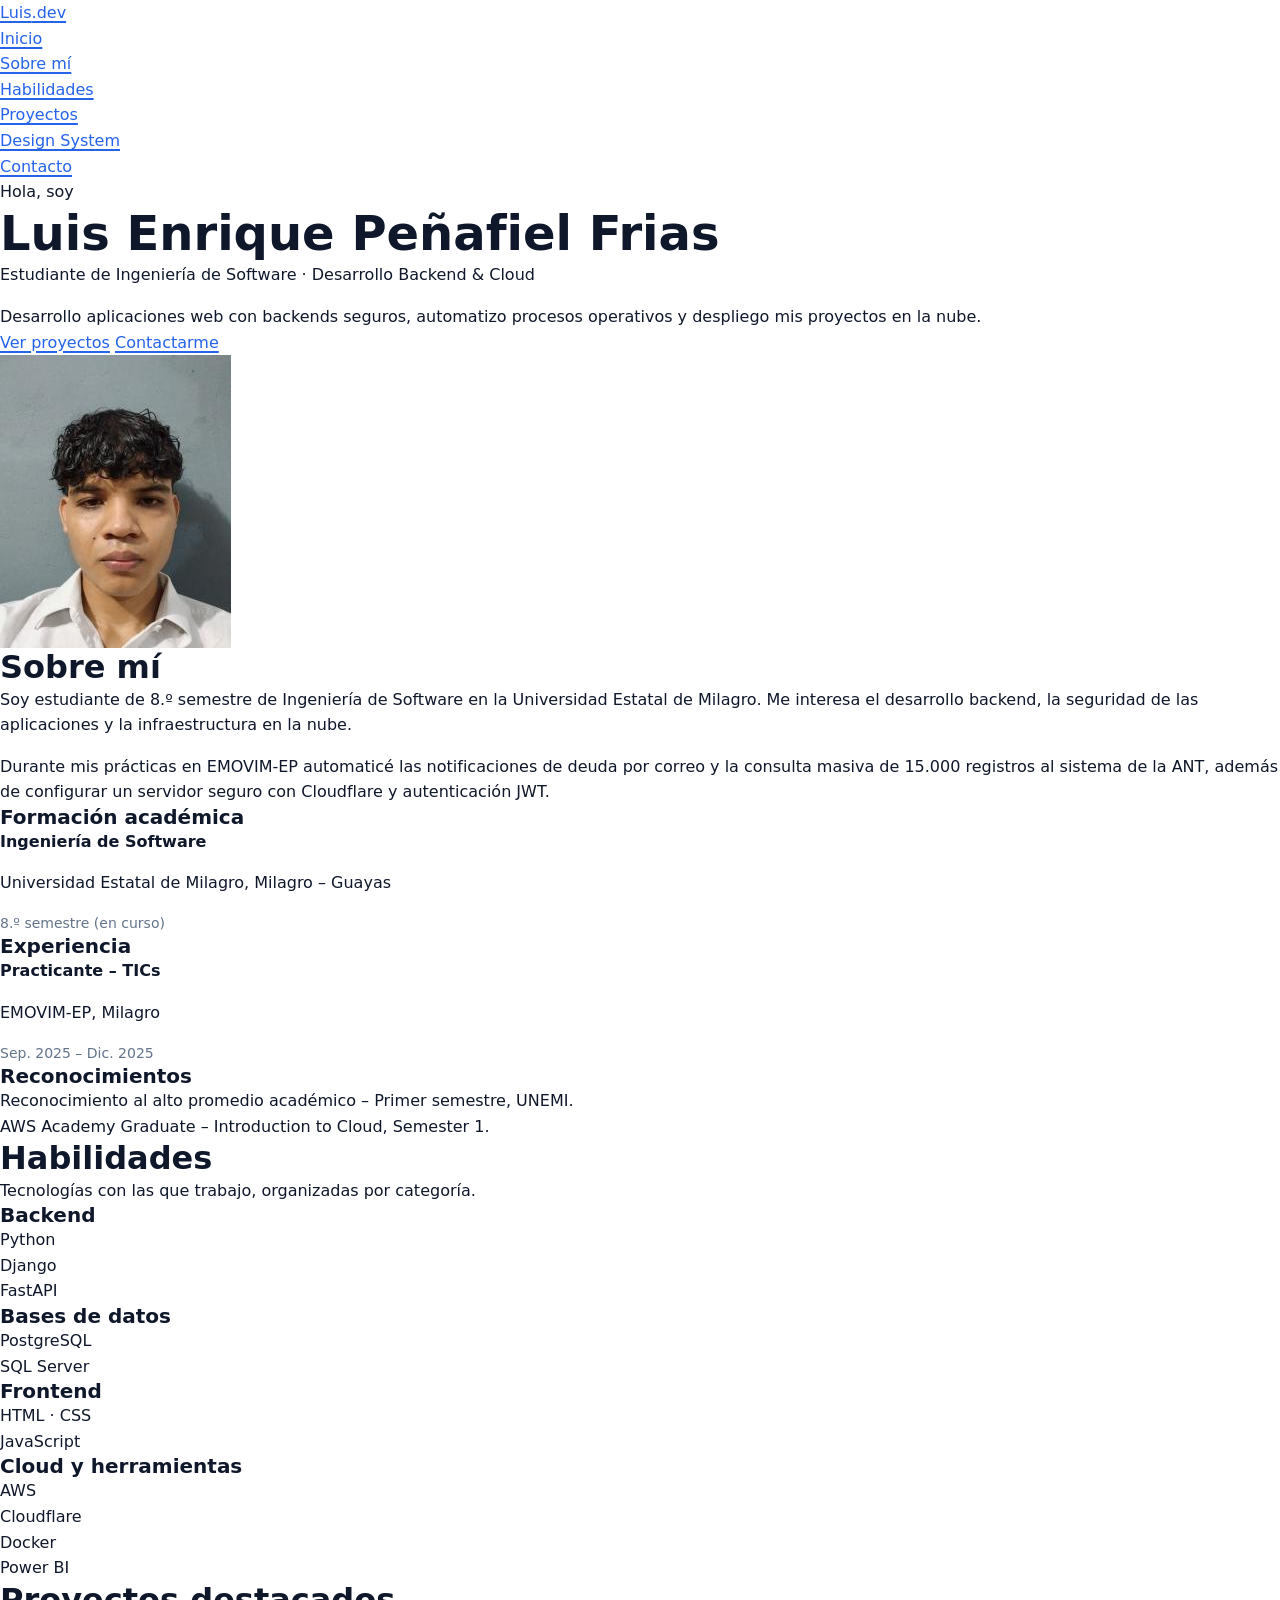
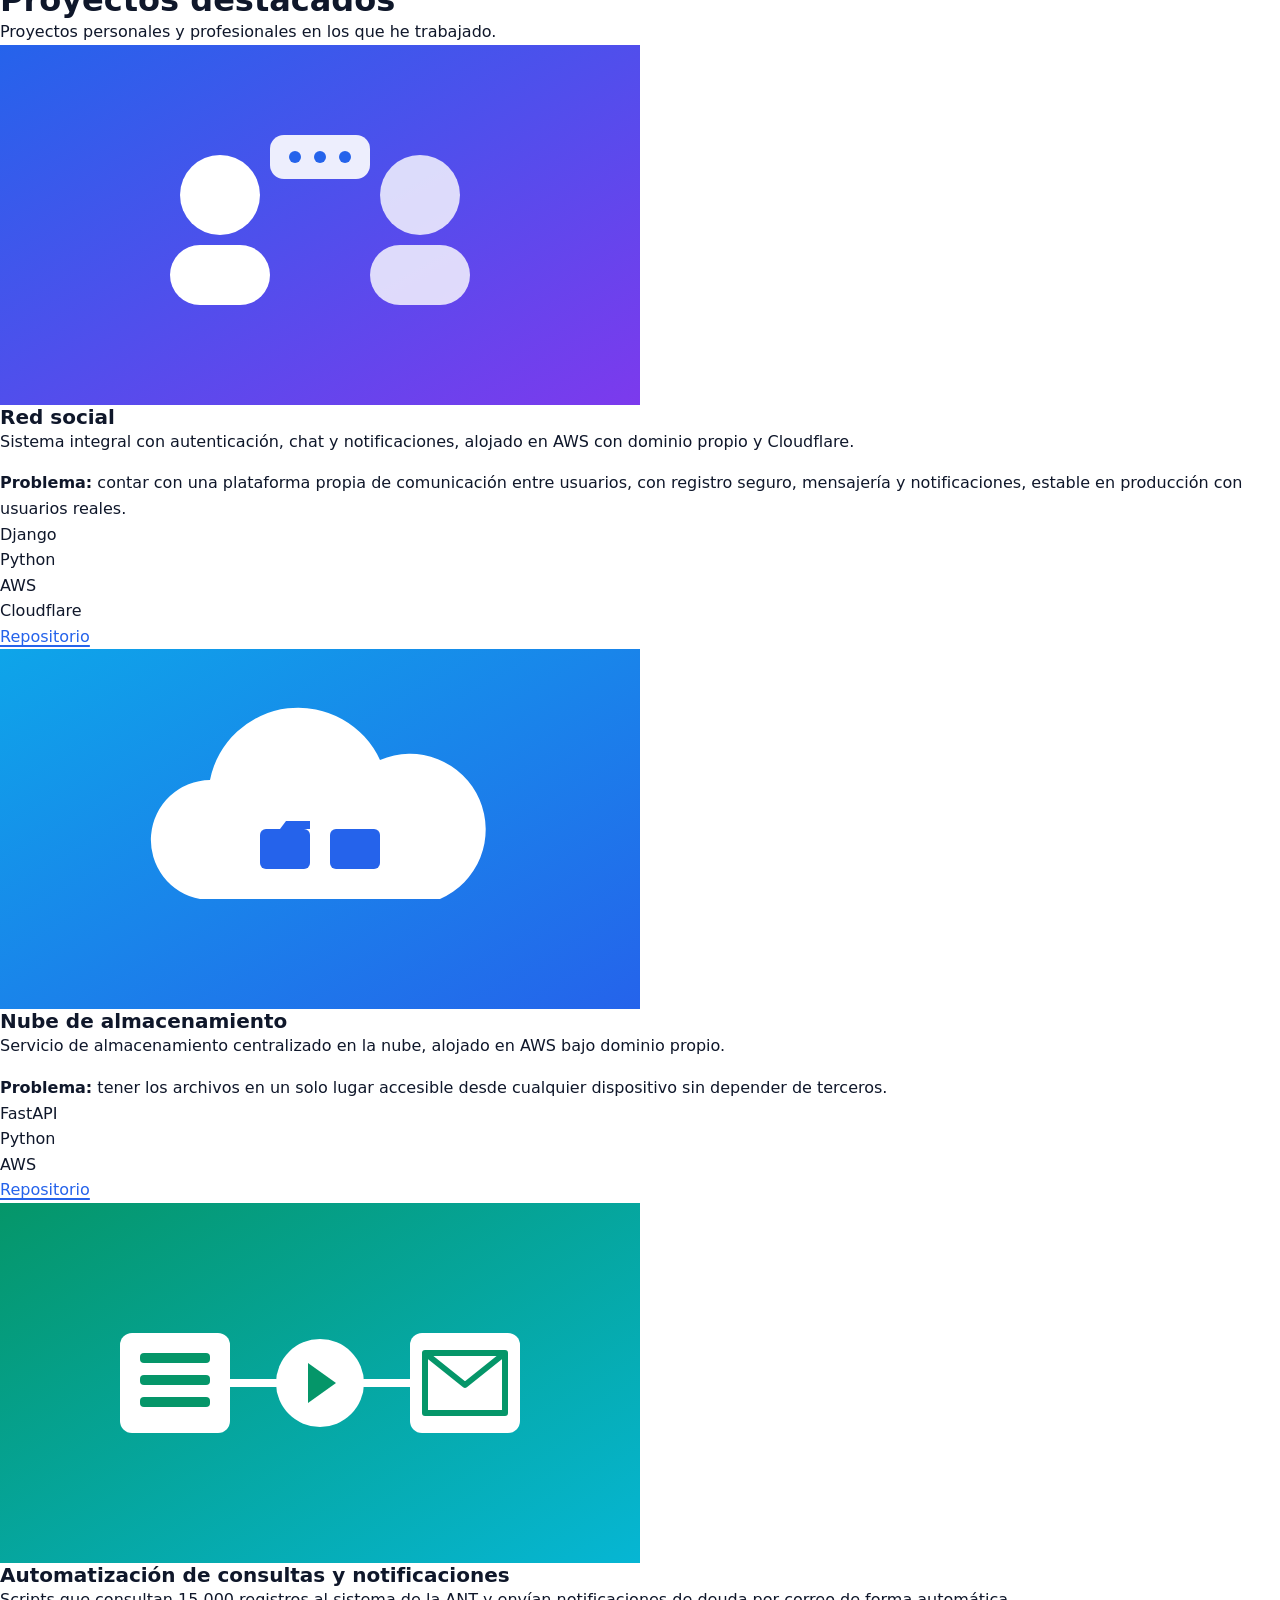
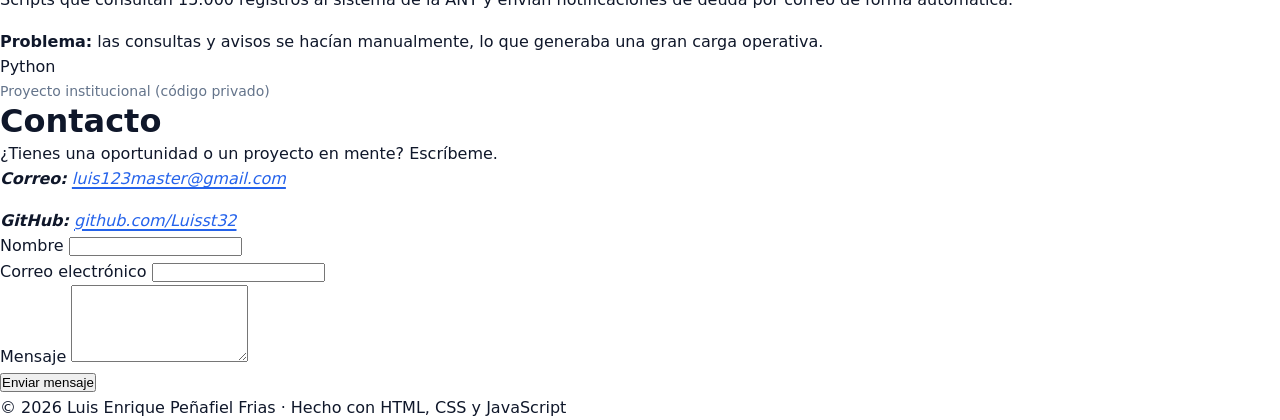
==== index.html @ d2374530 "Parte 1: boceto, estructura HTML semántica y design tokens - Boceto (wireframe) de escritorio y móvi" ====
<!DOCTYPE html>
<html lang="es">
<head>
    <meta charset="UTF-8">
    <meta name="viewport" content="width=device-width, initial-scale=1.0">
    <meta name="description" content="Portafolio de Luis Enrique Peñafiel Frias, estudiante de Ingeniería de Software enfocado en desarrollo backend y cloud.">
    <title>Luis Peñafiel | Portafolio</title>
    <link rel="stylesheet" href="css/variables.css">
    <link rel="stylesheet" href="css/base.css">
</head>
<body>
    <a class="skip-link" href="#contenido">Saltar al contenido</a>

    <header class="site-header">
        <nav class="navbar" aria-label="Navegación principal">
            <a class="navbar__brand" href="index.html">Luis<span>.dev</span></a>
            <ul class="navbar__menu" id="menu-principal">
                <li><a class="navbar__link" href="#inicio">Inicio</a></li>
                <li><a class="navbar__link" href="#sobre-mi">Sobre mí</a></li>
                <li><a class="navbar__link" href="#habilidades">Habilidades</a></li>
                <li><a class="navbar__link" href="#proyectos">Proyectos</a></li>
                <li><a class="navbar__link" href="design-system.html">Design System</a></li>
                <li><a class="navbar__link" href="#contacto">Contacto</a></li>
            </ul>
        </nav>
    </header>

    <main id="contenido">
        <section class="hero" id="inicio" aria-labelledby="hero-titulo">
            <div class="hero__text">
                <p class="hero__greeting">Hola, soy</p>
                <h1 id="hero-titulo">Luis Enrique Peñafiel Frias</h1>
                <p class="hero__role">Estudiante de Ingeniería de Software · Desarrollo Backend &amp; Cloud</p>
                <p class="hero__summary">
                    Desarrollo aplicaciones web con backends seguros, automatizo procesos
                    operativos y despliego mis proyectos en la nube.
                </p>
                <div class="hero__actions">
                    <a class="btn btn--primary" href="#proyectos">Ver proyectos</a>
                    <a class="btn btn--secondary" href="#contacto">Contactarme</a>
                </div>
            </div>
            <figure class="hero__photo">
                <img src="assets/img/perfil.jpg" alt="Fotografía de Luis Enrique Peñafiel Frias" width="231" height="293">
            </figure>
        </section>

        <section class="section" id="sobre-mi" aria-labelledby="sobre-mi-titulo">
            <h2 class="section__title" id="sobre-mi-titulo">Sobre mí</h2>
            <div class="about">
                <div class="about__text">
                    <p>
                        Soy estudiante de 8.º semestre de Ingeniería de Software en la Universidad Estatal
                        de Milagro. Me interesa el desarrollo backend, la seguridad de las aplicaciones y
                        la infraestructura en la nube.
                    </p>
                    <p>
                        Durante mis prácticas en EMOVIM-EP automaticé las notificaciones de deuda por correo y la
                        consulta masiva de 15.000 registros al sistema de la ANT, además de configurar un
                        servidor seguro con Cloudflare y autenticación JWT.
                    </p>
                </div>

                <aside class="about__aside" aria-label="Datos académicos y profesionales">
                    <article class="info-block">
                        <h3>Formación académica</h3>
                        <p><strong>Ingeniería de Software</strong></p>
                        <p>Universidad Estatal de Milagro, Milagro – Guayas</p>
                        <p class="text-muted">8.º semestre (en curso)</p>
                    </article>

                    <article class="info-block">
                        <h3>Experiencia</h3>
                        <p><strong>Practicante – TICs</strong></p>
                        <p>EMOVIM-EP, Milagro</p>
                        <p class="text-muted"><time datetime="2025-09">Sep. 2025</time> – <time datetime="2025-12">Dic. 2025</time></p>
                    </article>

                    <article class="info-block">
                        <h3>Reconocimientos</h3>
                        <ul class="info-block__list">
                            <li>Reconocimiento al alto promedio académico – Primer semestre, UNEMI.</li>
                            <li>AWS Academy Graduate – Introduction to Cloud, Semester 1.</li>
                        </ul>
                    </article>
                </aside>
            </div>
        </section>

        <section class="section" id="habilidades" aria-labelledby="habilidades-titulo">
            <h2 class="section__title" id="habilidades-titulo">Habilidades</h2>
            <p class="section__intro">Tecnologías con las que trabajo, organizadas por categoría.</p>

            <div class="skills">
                <article class="skill-group">
                    <h3 class="skill-group__title">Backend</h3>
                    <ul class="skill-list">
                        <li class="skill">
                            <span class="skill__name">Python</span>
                        </li>
                        <li class="skill">
                            <span class="skill__name">Django</span>
                        </li>
                        <li class="skill">
                            <span class="skill__name">FastAPI</span>
                        </li>
                    </ul>
                </article>

                <article class="skill-group">
                    <h3 class="skill-group__title">Bases de datos</h3>
                    <ul class="skill-list">
                        <li class="skill">
                            <span class="skill__name">PostgreSQL</span>
                        </li>
                        <li class="skill">
                            <span class="skill__name">SQL Server</span>
                        </li>
                    </ul>
                </article>

                <article class="skill-group">
                    <h3 class="skill-group__title">Frontend</h3>
                    <ul class="skill-list">
                        <li class="skill">
                            <span class="skill__name">HTML · CSS</span>
                        </li>
                        <li class="skill">
                            <span class="skill__name">JavaScript</span>
                        </li>
                    </ul>
                </article>

                <article class="skill-group">
                    <h3 class="skill-group__title">Cloud y herramientas</h3>
                    <ul class="skill-list">
                        <li class="skill">
                            <span class="skill__name">AWS</span>
                        </li>
                        <li class="skill">
                            <span class="skill__name">Cloudflare</span>
                        </li>
                        <li class="skill">
                            <span class="skill__name">Docker</span>
                        </li>
                        <li class="skill">
                            <span class="skill__name">Power BI</span>
                        </li>
                    </ul>
                </article>
            </div>
        </section>

        <section class="section" id="proyectos" aria-labelledby="proyectos-titulo">
            <h2 class="section__title" id="proyectos-titulo">Proyectos destacados</h2>
            <p class="section__intro">Proyectos personales y profesionales en los que he trabajado.</p>

            <div class="projects">
                <article class="card" data-tech="django python aws cloudflare">
                    <figure class="card__media">
                        <img src="assets/img/proyecto-red-social.svg" alt="Ilustración de la red social: perfiles, chat y notificaciones" width="640" height="360" loading="lazy" decoding="async">
                        <figcaption class="visually-hidden">Red social desarrollada con Django</figcaption>
                    </figure>
                    <div class="card__body">
                        <h3 class="card__title">Red social</h3>
                        <p class="card__desc">Sistema integral con autenticación, chat y notificaciones, alojado en AWS con dominio propio y Cloudflare.</p>
                        <p class="card__problem"><strong>Problema:</strong> contar con una plataforma propia de comunicación entre usuarios, con registro seguro, mensajería y notificaciones, estable en producción con usuarios reales.</p>
                        <ul class="card__tags" aria-label="Tecnologías">
                            <li class="badge">Django</li>
                            <li class="badge">Python</li>
                            <li class="badge">AWS</li>
                            <li class="badge">Cloudflare</li>
                        </ul>
                    </div>
                    <footer class="card__footer">
                        <a class="btn btn--secondary btn--sm" href="https://github.com/Luisst32" target="_blank" rel="noopener noreferrer">Repositorio</a>
                    </footer>
                </article>

                <article class="card" data-tech="fastapi python aws">
                    <figure class="card__media">
                        <img src="assets/img/proyecto-nube.svg" alt="Ilustración de una nube con carpetas y archivos" width="640" height="360" loading="lazy" decoding="async">
                        <figcaption class="visually-hidden">Nube de almacenamiento desarrollada con FastAPI</figcaption>
                    </figure>
                    <div class="card__body">
                        <h3 class="card__title">Nube de almacenamiento</h3>
                        <p class="card__desc">Servicio de almacenamiento centralizado en la nube, alojado en AWS bajo dominio propio.</p>
                        <p class="card__problem"><strong>Problema:</strong> tener los archivos en un solo lugar accesible desde cualquier dispositivo sin depender de terceros.</p>
                        <ul class="card__tags" aria-label="Tecnologías">
                            <li class="badge">FastAPI</li>
                            <li class="badge">Python</li>
                            <li class="badge">AWS</li>
                        </ul>
                    </div>
                    <footer class="card__footer">
                        <a class="btn btn--secondary btn--sm" href="https://github.com/Luisst32" target="_blank" rel="noopener noreferrer">Repositorio</a>
                    </footer>
                </article>

                <article class="card" data-tech="python">
                    <figure class="card__media">
                        <img src="assets/img/proyecto-automatizacion.svg" alt="Ilustración de un flujo automatizado de correos y registros" width="640" height="360" loading="lazy" decoding="async">
                        <figcaption class="visually-hidden">Automatización de consultas y notificaciones</figcaption>
                    </figure>
                    <div class="card__body">
                        <h3 class="card__title">Automatización de consultas y notificaciones</h3>
                        <p class="card__desc">Scripts que consultan 15.000 registros al sistema de la ANT y envían notificaciones de deuda por correo de forma automática.</p>
                        <p class="card__problem"><strong>Problema:</strong> las consultas y avisos se hacían manualmente, lo que generaba una gran carga operativa.</p>
                        <ul class="card__tags" aria-label="Tecnologías">
                            <li class="badge">Python</li>
                        </ul>
                    </div>
                    <footer class="card__footer">
                        <p class="text-muted">Proyecto institucional (código privado)</p>
                    </footer>
                </article>
            </div>
        </section>

        <section class="section" id="contacto" aria-labelledby="contacto-titulo">
            <h2 class="section__title" id="contacto-titulo">Contacto</h2>
            <p class="section__intro">¿Tienes una oportunidad o un proyecto en mente? Escríbeme.</p>

            <div class="contact">
                <address class="contact__info">
                    <p><strong>Correo:</strong> <a href="mailto:luis123master@gmail.com">luis123master@gmail.com</a></p>
                    <p><strong>GitHub:</strong> <a href="https://github.com/Luisst32" target="_blank" rel="noopener noreferrer">github.com/Luisst32</a></p>
                </address>

                <form class="form" id="form-contacto" action="mailto:luis123master@gmail.com" method="post" novalidate>
                    <div class="form__field">
                        <label class="form__label" for="nombre">Nombre</label>
                        <input class="input" type="text" id="nombre" name="nombre" autocomplete="name" required minlength="3">
                    </div>
                    <div class="form__field">
                        <label class="form__label" for="email">Correo electrónico</label>
                        <input class="input" type="email" id="email" name="email" autocomplete="email" required>
                    </div>
                    <div class="form__field">
                        <label class="form__label" for="mensaje">Mensaje</label>
                        <textarea class="input textarea" id="mensaje" name="mensaje" rows="5" required minlength="10"></textarea>
                    </div>
                    <button class="btn btn--primary" type="submit">Enviar mensaje</button>
                </form>
            </div>
        </section>
    </main>

    <footer class="site-footer">
        <p>&copy; 2026 Luis Enrique Peñafiel Frias · Hecho con HTML, CSS y JavaScript</p>
    </footer>
</body>
</html>
---- css/variables.css ----
:root {
    --color-primary: #2563eb;
    --color-primary-hover: #1d4ed8;
    --color-secondary: #7c3aed;
    --color-accent: #06b6d4;
    --color-background: #ffffff;
    --color-surface: #f8fafc;
    --color-border: #e2e8f0;
    --color-text: #0f172a;
    --color-text-muted: #64748b;
    --color-on-primary: #ffffff;
    --color-success: #16a34a;
    --color-error: #dc2626;

    --font-primary: "Segoe UI", system-ui, -apple-system, Roboto, Arial, sans-serif;
    --font-mono: "Cascadia Code", Consolas, "Courier New", monospace;
    --font-size-xs: 0.75rem;
    --font-size-sm: 0.875rem;
    --font-size-base: 1rem;
    --font-size-lg: 1.25rem;
    --font-size-xl: 1.5rem;
    --font-size-2xl: 2rem;
    --font-size-3xl: clamp(2rem, 5vw, 3rem);
    --font-weight-normal: 400;
    --font-weight-semibold: 600;
    --font-weight-bold: 700;
    --line-height-tight: 1.2;
    --line-height-base: 1.6;

    --space-xs: 0.25rem;
    --space-sm: 0.5rem;
    --space-md: 1rem;
    --space-lg: 2rem;
    --space-xl: 3rem;
    --space-2xl: 5rem;

    --border-width: 1px;
    --radius-sm: 0.5rem;
    --radius-md: 1rem;
    --radius-full: 999px;

    --shadow-sm: 0 1px 3px rgb(0 0 0 / 0.08);
    --shadow-card: 0 4px 12px rgb(0 0 0 / 0.1);
    --shadow-lg: 0 12px 32px rgb(0 0 0 / 0.15);

    --container-max: 72rem;
    --header-height: 4rem;
    --avatar-size: 16rem;

    --transition-fast: 150ms ease;
    --transition-base: 250ms ease;
}
---- css/base.css ----
*,
*::before,
*::after {
    box-sizing: border-box;
    margin: 0;
    padding: 0;
}

html {
    scroll-behavior: smooth;
    scroll-padding-top: var(--header-height);
}

body {
    font-family: var(--font-primary);
    font-size: var(--font-size-base);
    line-height: var(--line-height-base);
    color: var(--color-text);
    background-color: var(--color-background);
    overflow-x: hidden;
}

img {
    display: block;
    max-width: 100%;
    height: auto;
}

ul {
    list-style: none;
}

h1,
h2,
h3 {
    line-height: var(--line-height-tight);
    font-weight: var(--font-weight-bold);
}

h1 {
    font-size: var(--font-size-3xl);
}

h2 {
    font-size: var(--font-size-2xl);
}

h3 {
    font-size: var(--font-size-lg);
}

p + p {
    margin-top: var(--space-md);
}

a {
    color: var(--color-primary);
    text-decoration-thickness: 2px;
    text-underline-offset: 3px;
    transition: color var(--transition-fast);
}

a:hover {
    color: var(--color-secondary);
}

:focus-visible {
    outline: 3px solid var(--color-accent);
    outline-offset: 2px;
}

code {
    font-family: var(--font-mono);
    font-size: var(--font-size-sm);
}

.text-muted {
    color: var(--color-text-muted);
    font-size: var(--font-size-sm);
}

.visually-hidden {
    position: absolute;
    width: 1px;
    height: 1px;
    overflow: hidden;
    clip: rect(0 0 0 0);
    white-space: nowrap;
}

.skip-link {
    position: absolute;
    top: calc(-1 * var(--space-2xl));
    left: var(--space-md);
    padding: var(--space-sm) var(--space-md);
    background: var(--color-primary);
    color: var(--color-on-primary);
    border-radius: var(--radius-sm);
    z-index: 100;
}

.skip-link:focus {
    top: var(--space-sm);
}
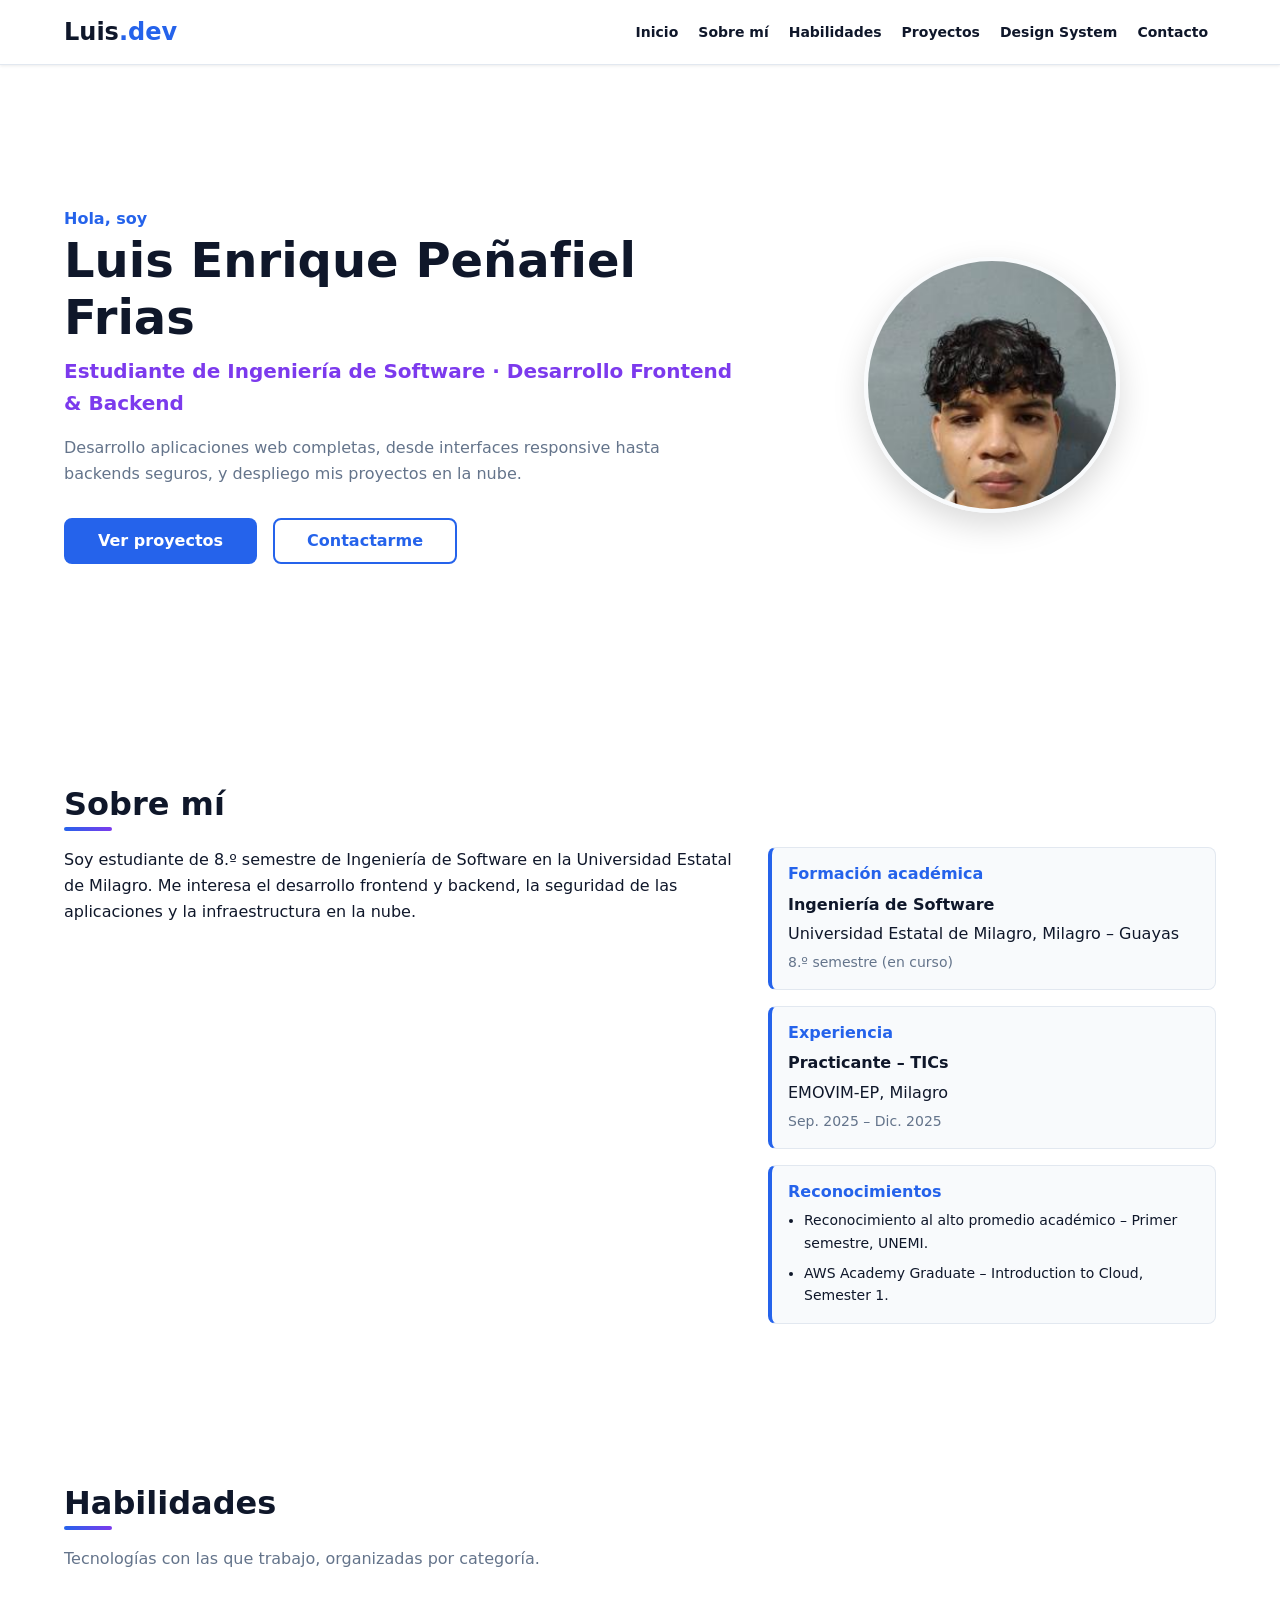
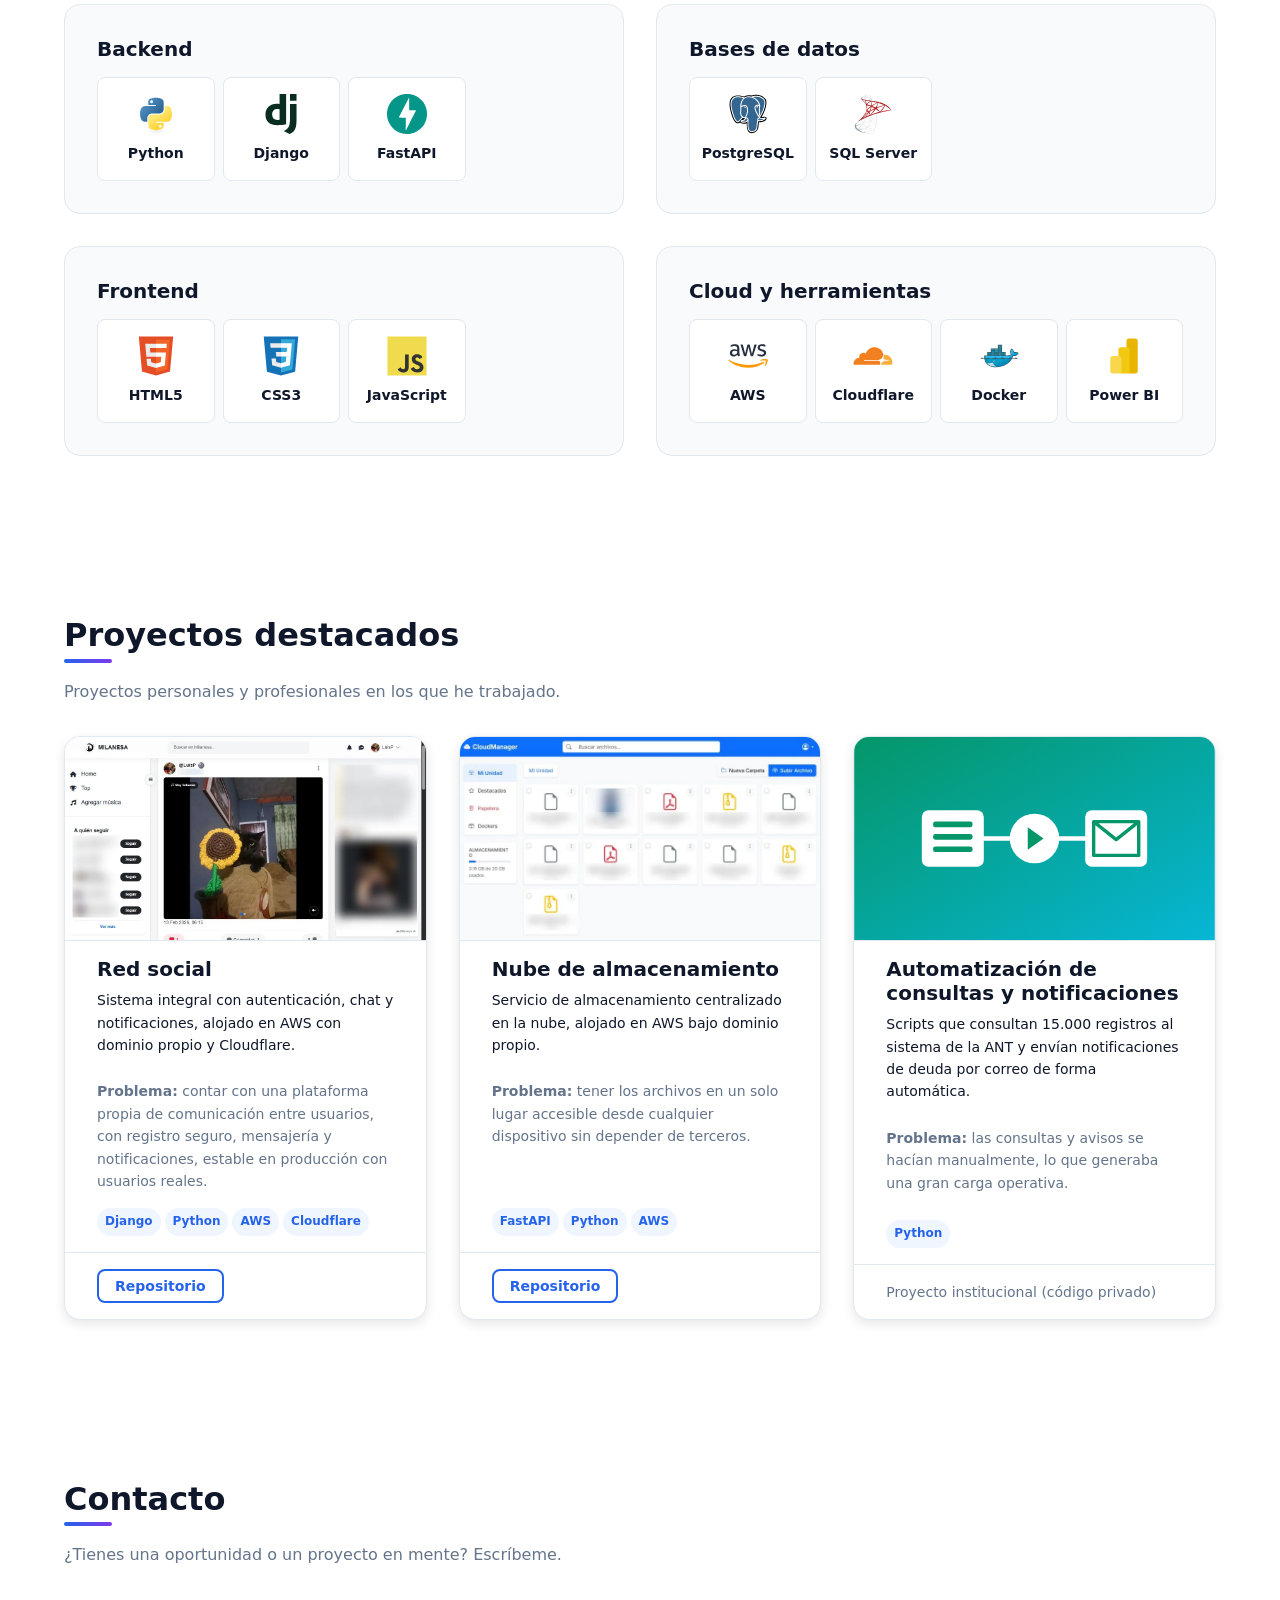
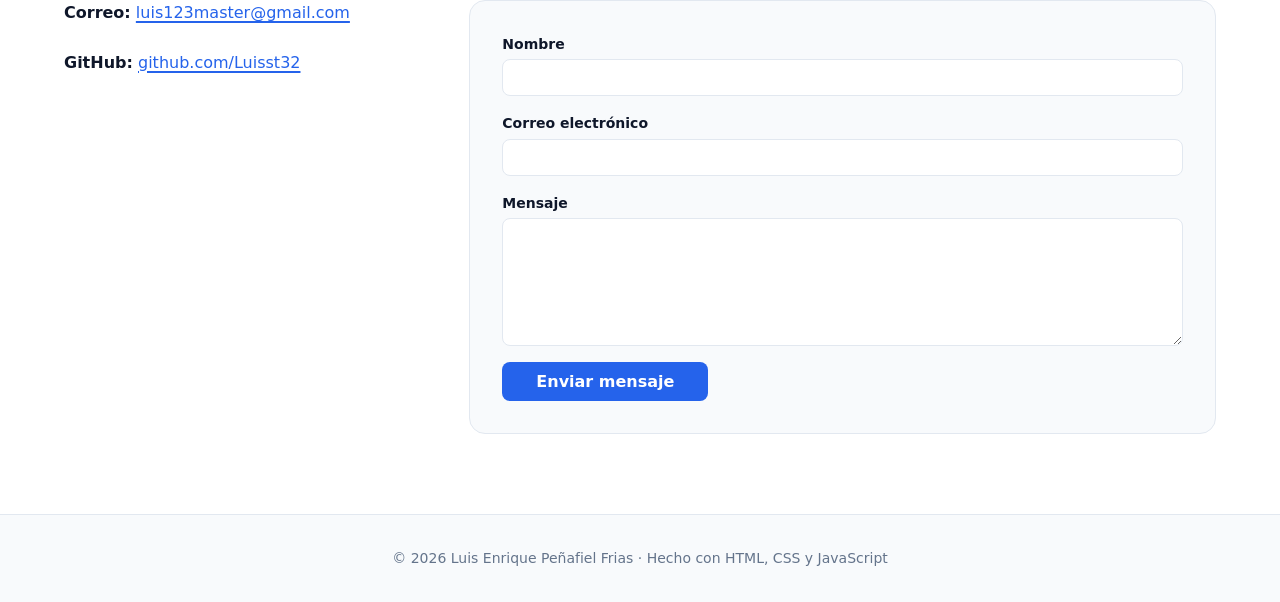
==== commit ae5beeec: "Parte 2: componentes CSS, diseño responsive y Design System - Estilos de navbar, botones, badge, ski" ====
--- a/index.html
+++ b/index.html
@@ -3,10 +3,12 @@
 <head>
     <meta charset="UTF-8">
     <meta name="viewport" content="width=device-width, initial-scale=1.0">
-    <meta name="description" content="Portafolio de Luis Enrique Peñafiel Frias, estudiante de Ingeniería de Software enfocado en desarrollo backend y cloud.">
+    <meta name="description" content="Portafolio de Luis Enrique Peñafiel Frias, estudiante de Ingeniería de Software enfocado en desarrollo web frontend, backend y cloud.">
     <title>Luis Peñafiel | Portafolio</title>
     <link rel="stylesheet" href="css/variables.css">
     <link rel="stylesheet" href="css/base.css">
+    <link rel="stylesheet" href="css/layout.css">
+    <link rel="stylesheet" href="css/components.css">
 </head>
 <body>
     <a class="skip-link" href="#contenido">Saltar al contenido</a>
@@ -30,10 +32,10 @@
             <div class="hero__text">
                 <p class="hero__greeting">Hola, soy</p>
                 <h1 id="hero-titulo">Luis Enrique Peñafiel Frias</h1>
-                <p class="hero__role">Estudiante de Ingeniería de Software · Desarrollo Backend &amp; Cloud</p>
+                <p class="hero__role">Estudiante de Ingeniería de Software · Desarrollo Frontend &amp; Backend</p>
                 <p class="hero__summary">
-                    Desarrollo aplicaciones web con backends seguros, automatizo procesos
-                    operativos y despliego mis proyectos en la nube.
+                    Desarrollo aplicaciones web completas, desde interfaces responsive hasta
+                    backends seguros, y despliego mis proyectos en la nube.
                 </p>
                 <div class="hero__actions">
                     <a class="btn btn--primary" href="#proyectos">Ver proyectos</a>
@@ -51,33 +53,28 @@
                 <div class="about__text">
                     <p>
                         Soy estudiante de 8.º semestre de Ingeniería de Software en la Universidad Estatal
-                        de Milagro. Me interesa el desarrollo backend, la seguridad de las aplicaciones y
-                        la infraestructura en la nube.
-                    </p>
-                    <p>
-                        Durante mis prácticas en EMOVIM-EP automaticé las notificaciones de deuda por correo y la
-                        consulta masiva de 15.000 registros al sistema de la ANT, además de configurar un
-                        servidor seguro con Cloudflare y autenticación JWT.
+                        de Milagro. Me interesa el desarrollo frontend y backend, la seguridad de las
+                        aplicaciones y la infraestructura en la nube.
                     </p>
                 </div>
 
                 <aside class="about__aside" aria-label="Datos académicos y profesionales">
                     <article class="info-block">
-                        <h3>Formación académica</h3>
+                        <h3 class="info-block__title">Formación académica</h3>
                         <p><strong>Ingeniería de Software</strong></p>
                         <p>Universidad Estatal de Milagro, Milagro – Guayas</p>
                         <p class="text-muted">8.º semestre (en curso)</p>
                     </article>
 
                     <article class="info-block">
-                        <h3>Experiencia</h3>
+                        <h3 class="info-block__title">Experiencia</h3>
                         <p><strong>Practicante – TICs</strong></p>
                         <p>EMOVIM-EP, Milagro</p>
                         <p class="text-muted"><time datetime="2025-09">Sep. 2025</time> – <time datetime="2025-12">Dic. 2025</time></p>
                     </article>
 
                     <article class="info-block">
-                        <h3>Reconocimientos</h3>
+                        <h3 class="info-block__title">Reconocimientos</h3>
                         <ul class="info-block__list">
                             <li>Reconocimiento al alto promedio académico – Primer semestre, UNEMI.</li>
                             <li>AWS Academy Graduate – Introduction to Cloud, Semester 1.</li>
@@ -96,12 +93,15 @@
                     <h3 class="skill-group__title">Backend</h3>
                     <ul class="skill-list">
                         <li class="skill">
+                            <img class="skill__icon" src="assets/icons/python.svg" alt="" width="40" height="40">
                             <span class="skill__name">Python</span>
                         </li>
                         <li class="skill">
+                            <img class="skill__icon" src="assets/icons/django.svg" alt="" width="40" height="40">
                             <span class="skill__name">Django</span>
                         </li>
                         <li class="skill">
+                            <img class="skill__icon" src="assets/icons/fastapi.svg" alt="" width="40" height="40">
                             <span class="skill__name">FastAPI</span>
                         </li>
                     </ul>
@@ -111,9 +111,11 @@
                     <h3 class="skill-group__title">Bases de datos</h3>
                     <ul class="skill-list">
                         <li class="skill">
+                            <img class="skill__icon" src="assets/icons/postgresql.svg" alt="" width="40" height="40">
                             <span class="skill__name">PostgreSQL</span>
                         </li>
                         <li class="skill">
+                            <img class="skill__icon" src="assets/icons/sqlserver.svg" alt="" width="40" height="40">
                             <span class="skill__name">SQL Server</span>
                         </li>
                     </ul>
@@ -123,9 +125,15 @@
                     <h3 class="skill-group__title">Frontend</h3>
                     <ul class="skill-list">
                         <li class="skill">
-                            <span class="skill__name">HTML · CSS</span>
-                        </li>
-                        <li class="skill">
+                            <img class="skill__icon" src="assets/icons/html5.svg" alt="" width="40" height="40">
+                            <span class="skill__name">HTML5</span>
+                        </li>
+                        <li class="skill">
+                            <img class="skill__icon" src="assets/icons/css3.svg" alt="" width="40" height="40">
+                            <span class="skill__name">CSS3</span>
+                        </li>
+                        <li class="skill">
+                            <img class="skill__icon" src="assets/icons/javascript.svg" alt="" width="40" height="40">
                             <span class="skill__name">JavaScript</span>
                         </li>
                     </ul>
@@ -135,15 +143,19 @@
                     <h3 class="skill-group__title">Cloud y herramientas</h3>
                     <ul class="skill-list">
                         <li class="skill">
+                            <img class="skill__icon" src="assets/icons/aws.svg" alt="" width="40" height="40">
                             <span class="skill__name">AWS</span>
                         </li>
                         <li class="skill">
+                            <img class="skill__icon" src="assets/icons/cloudflare.svg" alt="" width="40" height="40">
                             <span class="skill__name">Cloudflare</span>
                         </li>
                         <li class="skill">
+                            <img class="skill__icon" src="assets/icons/docker.svg" alt="" width="40" height="40">
                             <span class="skill__name">Docker</span>
                         </li>
                         <li class="skill">
+                            <img class="skill__icon" src="assets/icons/powerbi.svg" alt="" width="40" height="40">
                             <span class="skill__name">Power BI</span>
                         </li>
                     </ul>
@@ -158,7 +170,7 @@
             <div class="projects">
                 <article class="card" data-tech="django python aws cloudflare">
                     <figure class="card__media">
-                        <img src="assets/img/proyecto-red-social.svg" alt="Ilustración de la red social: perfiles, chat y notificaciones" width="640" height="360" loading="lazy" decoding="async">
+                        <img src="assets/img/captura-red-social.webp" alt="Captura de la red social Milanesa: feed con una publicación, menú lateral y sugerencias de usuarios a seguir" width="1144" height="644" loading="lazy" decoding="async">
                         <figcaption class="visually-hidden">Red social desarrollada con Django</figcaption>
                     </figure>
                     <div class="card__body">
@@ -173,13 +185,13 @@
                         </ul>
                     </div>
                     <footer class="card__footer">
-                        <a class="btn btn--secondary btn--sm" href="https://github.com/Luisst32" target="_blank" rel="noopener noreferrer">Repositorio</a>
+                        <a class="btn btn--secondary btn--sm" href="https://github.com/Luisst32/web-django" target="_blank" rel="noopener noreferrer">Repositorio</a>
                     </footer>
                 </article>
 
                 <article class="card" data-tech="fastapi python aws">
                     <figure class="card__media">
-                        <img src="assets/img/proyecto-nube.svg" alt="Ilustración de una nube con carpetas y archivos" width="640" height="360" loading="lazy" decoding="async">
+                        <img src="assets/img/captura-nube.webp" alt="Captura de CloudManager: vista Mi Unidad con archivos, barra de almacenamiento y botones para subir archivos y crear carpetas" width="800" height="450" loading="lazy" decoding="async">
                         <figcaption class="visually-hidden">Nube de almacenamiento desarrollada con FastAPI</figcaption>
                     </figure>
                     <div class="card__body">
@@ -193,7 +205,7 @@
                         </ul>
                     </div>
                     <footer class="card__footer">
-                        <a class="btn btn--secondary btn--sm" href="https://github.com/Luisst32" target="_blank" rel="noopener noreferrer">Repositorio</a>
+                        <a class="btn btn--secondary btn--sm" href="https://github.com/Luisst32/upload_documents" target="_blank" rel="noopener noreferrer">Repositorio</a>
                     </footer>
                 </article>
 
--- a/css/variables.css
+++ b/css/variables.css
@@ -3,6 +3,7 @@
     --color-primary-hover: #1d4ed8;
     --color-secondary: #7c3aed;
     --color-accent: #06b6d4;
+    --color-primary-soft: #eff6ff;
     --color-background: #ffffff;
     --color-surface: #f8fafc;
     --color-border: #e2e8f0;
@@ -46,6 +47,8 @@
     --container-max: 72rem;
     --header-height: 4rem;
     --avatar-size: 16rem;
+    --icon-size: 2.5rem;
+    --card-media-ratio: 16 / 9;
 
     --transition-fast: 150ms ease;
     --transition-base: 250ms ease;
--- a/css/layout.css
+++ b/css/layout.css
@@ -0,0 +1,171 @@
+.site-header {
+    position: sticky;
+    top: 0;
+    z-index: 50;
+    background-color: var(--color-background);
+    border-bottom: var(--border-width) solid var(--color-border);
+    box-shadow: var(--shadow-sm);
+}
+
+.container,
+.navbar,
+.hero,
+.section,
+.site-footer p {
+    width: min(100% - 2 * var(--space-md), var(--container-max));
+    margin-inline: auto;
+}
+
+.section {
+    padding-block: var(--space-xl);
+}
+
+.hero {
+    display: grid;
+    gap: var(--space-lg);
+    align-items: center;
+    padding-block: var(--space-xl);
+    text-align: center;
+}
+
+.hero__greeting {
+    color: var(--color-primary);
+    font-weight: var(--font-weight-semibold);
+}
+
+.hero__role {
+    margin-top: var(--space-sm);
+    font-size: var(--font-size-lg);
+    color: var(--color-secondary);
+    font-weight: var(--font-weight-semibold);
+}
+
+.hero__summary {
+    margin-top: var(--space-md);
+    color: var(--color-text-muted);
+    max-width: 38rem;
+    margin-inline: auto;
+}
+
+.hero__actions {
+    display: flex;
+    flex-wrap: wrap;
+    justify-content: center;
+    gap: var(--space-md);
+    margin-top: var(--space-lg);
+}
+
+.hero__photo {
+    order: -1;
+    justify-self: center;
+}
+
+.hero__photo img {
+    width: calc(var(--avatar-size) * 0.75);
+    aspect-ratio: 1;
+    object-fit: cover;
+    object-position: top;
+    border-radius: var(--radius-full);
+    border: 4px solid var(--color-surface);
+    box-shadow: var(--shadow-lg);
+}
+
+.about {
+    display: grid;
+    gap: var(--space-lg);
+}
+
+.about__aside {
+    display: grid;
+    gap: var(--space-md);
+}
+
+.skills {
+    display: grid;
+    gap: var(--space-lg);
+}
+
+.projects {
+    display: grid;
+    gap: var(--space-lg);
+}
+
+.contact {
+    display: grid;
+    gap: var(--space-lg);
+    align-items: start;
+}
+
+.contact__info {
+    font-style: normal;
+    display: grid;
+    gap: var(--space-sm);
+    overflow-wrap: anywhere;
+}
+
+.site-footer {
+    padding-block: var(--space-lg);
+    background-color: var(--color-surface);
+    border-top: var(--border-width) solid var(--color-border);
+    color: var(--color-text-muted);
+    font-size: var(--font-size-sm);
+    text-align: center;
+}
+
+@media (min-width: 40rem) {
+    .skills {
+        grid-template-columns: repeat(2, 1fr);
+    }
+
+    .projects {
+        grid-template-columns: repeat(2, 1fr);
+    }
+
+    .about__aside {
+        grid-template-columns: repeat(2, 1fr);
+    }
+}
+
+@media (min-width: 64rem) {
+    .section {
+        padding-block: var(--space-2xl);
+    }
+
+    .hero {
+        grid-template-columns: 1.5fr 1fr;
+        min-height: min(calc(100vh - var(--header-height)), 40rem);
+        text-align: left;
+    }
+
+    .hero__summary {
+        margin-inline: 0;
+    }
+
+    .hero__actions {
+        justify-content: flex-start;
+    }
+
+    .hero__photo {
+        order: 0;
+    }
+
+    .hero__photo img {
+        width: var(--avatar-size);
+    }
+
+    .about {
+        grid-template-columns: 3fr 2fr;
+    }
+
+    .about__aside {
+        grid-template-columns: 1fr;
+    }
+
+    .projects {
+        grid-template-columns: repeat(3, 1fr);
+    }
+
+    .contact {
+        grid-template-columns: 1fr 2fr;
+    }
+}
--- a/css/components.css
+++ b/css/components.css
@@ -0,0 +1,308 @@
+.navbar {
+    display: flex;
+    flex-wrap: wrap;
+    align-items: center;
+    justify-content: space-between;
+    gap: var(--space-sm);
+    min-height: var(--header-height);
+    padding-block: var(--space-sm);
+}
+
+.navbar__brand {
+    font-size: var(--font-size-xl);
+    font-weight: var(--font-weight-bold);
+    color: var(--color-text);
+    text-decoration: none;
+}
+
+.navbar__brand span {
+    color: var(--color-primary);
+}
+
+.navbar__menu {
+    display: flex;
+    flex-wrap: wrap;
+    gap: var(--space-xs);
+}
+
+.navbar__link {
+    display: block;
+    padding: var(--space-xs) var(--space-sm);
+    border-radius: var(--radius-sm);
+    color: var(--color-text);
+    font-size: var(--font-size-sm);
+    font-weight: var(--font-weight-semibold);
+    text-decoration: none;
+    transition: background-color var(--transition-fast), color var(--transition-fast);
+}
+
+.navbar__link:hover,
+.navbar__link[aria-current="page"] {
+    background-color: var(--color-primary-soft);
+    color: var(--color-primary);
+}
+
+.btn {
+    display: inline-flex;
+    align-items: center;
+    justify-content: center;
+    gap: var(--space-sm);
+    padding: var(--space-sm) var(--space-lg);
+    border: 2px solid transparent;
+    border-radius: var(--radius-sm);
+    font-family: inherit;
+    font-size: var(--font-size-base);
+    font-weight: var(--font-weight-semibold);
+    text-decoration: none;
+    cursor: pointer;
+    transition: background-color var(--transition-fast), color var(--transition-fast), transform var(--transition-fast);
+}
+
+.btn:hover {
+    transform: translateY(-2px);
+}
+
+.btn--primary {
+    background-color: var(--color-primary);
+    color: var(--color-on-primary);
+}
+
+.btn--primary:hover {
+    background-color: var(--color-primary-hover);
+    color: var(--color-on-primary);
+}
+
+.btn--secondary {
+    background-color: transparent;
+    border-color: var(--color-primary);
+    color: var(--color-primary);
+}
+
+.btn--secondary:hover {
+    background-color: var(--color-primary-soft);
+    color: var(--color-primary);
+}
+
+.btn--sm {
+    padding: var(--space-xs) var(--space-md);
+    font-size: var(--font-size-sm);
+}
+
+.badge {
+    display: inline-block;
+    padding: var(--space-xs) var(--space-sm);
+    border-radius: var(--radius-full);
+    background-color: var(--color-primary-soft);
+    color: var(--color-primary);
+    font-size: var(--font-size-xs);
+    font-weight: var(--font-weight-semibold);
+}
+
+.section__title {
+    position: relative;
+    padding-bottom: var(--space-sm);
+    margin-bottom: var(--space-md);
+}
+
+.section__title::after {
+    content: "";
+    position: absolute;
+    left: 0;
+    bottom: 0;
+    width: var(--space-xl);
+    height: var(--space-xs);
+    border-radius: var(--radius-full);
+    background: linear-gradient(90deg, var(--color-primary), var(--color-secondary));
+}
+
+.section__intro {
+    margin-bottom: var(--space-lg);
+    color: var(--color-text-muted);
+}
+
+.info-block {
+    padding: var(--space-md);
+    border: var(--border-width) solid var(--color-border);
+    border-left: var(--space-xs) solid var(--color-primary);
+    border-radius: var(--radius-sm);
+    background-color: var(--color-surface);
+}
+
+.info-block__title {
+    margin-bottom: var(--space-sm);
+    font-size: var(--font-size-base);
+    color: var(--color-primary);
+}
+
+.info-block p + p {
+    margin-top: var(--space-xs);
+}
+
+.info-block__list {
+    display: grid;
+    gap: var(--space-sm);
+    padding-left: var(--space-md);
+    list-style: disc;
+    font-size: var(--font-size-sm);
+}
+
+.skill-group {
+    padding: var(--space-lg);
+    border: var(--border-width) solid var(--color-border);
+    border-radius: var(--radius-md);
+    background-color: var(--color-surface);
+}
+
+.skill-group__title {
+    margin-bottom: var(--space-md);
+}
+
+.skill-list {
+    display: grid;
+    grid-template-columns: repeat(auto-fill, minmax(6.5rem, 1fr));
+    gap: var(--space-sm);
+}
+
+.skill {
+    display: flex;
+    flex-direction: column;
+    align-items: center;
+    gap: var(--space-sm);
+    padding: var(--space-md) var(--space-sm);
+    border: var(--border-width) solid var(--color-border);
+    border-radius: var(--radius-sm);
+    background-color: var(--color-background);
+    text-align: center;
+    transition: transform var(--transition-base), box-shadow var(--transition-base);
+}
+
+.skill:hover {
+    transform: translateY(-4px);
+    box-shadow: var(--shadow-card);
+}
+
+.skill__icon {
+    width: var(--icon-size);
+    height: var(--icon-size);
+    object-fit: contain;
+}
+
+.skill__name {
+    font-size: var(--font-size-sm);
+    font-weight: var(--font-weight-semibold);
+}
+
+.card {
+    display: flex;
+    flex-direction: column;
+    overflow: hidden;
+    border: var(--border-width) solid var(--color-border);
+    border-radius: var(--radius-md);
+    background-color: var(--color-background);
+    box-shadow: var(--shadow-card);
+    transition: transform var(--transition-base), box-shadow var(--transition-base);
+}
+
+.card:hover {
+    transform: translateY(-4px);
+    box-shadow: var(--shadow-lg);
+}
+
+.card__media {
+    border-bottom: var(--border-width) solid var(--color-border);
+}
+
+.card__media img {
+    width: 100%;
+    aspect-ratio: var(--card-media-ratio);
+    object-fit: cover;
+}
+
+.card__body {
+    display: flex;
+    flex-direction: column;
+    gap: var(--space-sm);
+    flex: 1;
+    padding: var(--space-md) var(--space-lg);
+}
+
+.card__desc,
+.card__problem {
+    font-size: var(--font-size-sm);
+}
+
+.card__problem {
+    color: var(--color-text-muted);
+}
+
+.card__tags {
+    display: flex;
+    flex-wrap: wrap;
+    gap: var(--space-xs);
+    margin-top: auto;
+    padding-top: var(--space-sm);
+}
+
+.card__footer {
+    display: flex;
+    flex-wrap: wrap;
+    gap: var(--space-sm);
+    padding: var(--space-md) var(--space-lg);
+    border-top: var(--border-width) solid var(--color-border);
+}
+
+.form {
+    display: grid;
+    gap: var(--space-md);
+    padding: var(--space-lg);
+    border: var(--border-width) solid var(--color-border);
+    border-radius: var(--radius-md);
+    background-color: var(--color-surface);
+}
+
+.form__field {
+    display: grid;
+    gap: var(--space-xs);
+}
+
+.form__label {
+    font-size: var(--font-size-sm);
+    font-weight: var(--font-weight-semibold);
+}
+
+.input {
+    width: 100%;
+    padding: var(--space-sm) var(--space-md);
+    border: var(--border-width) solid var(--color-border);
+    border-radius: var(--radius-sm);
+    background-color: var(--color-background);
+    color: var(--color-text);
+    font-family: inherit;
+    font-size: var(--font-size-base);
+    transition: border-color var(--transition-fast), box-shadow var(--transition-fast);
+}
+
+.input:focus {
+    outline: none;
+    border-color: var(--color-primary);
+    box-shadow: 0 0 0 3px var(--color-primary-soft);
+}
+
+.textarea {
+    min-height: 8rem;
+    resize: vertical;
+}
+
+.form .btn {
+    justify-self: start;
+}
+
+@media (max-width: 39.99rem) {
+    .form .btn {
+        justify-self: stretch;
+    }
+
+    .hero__actions .btn {
+        flex: 1 1 100%;
+    }
+}
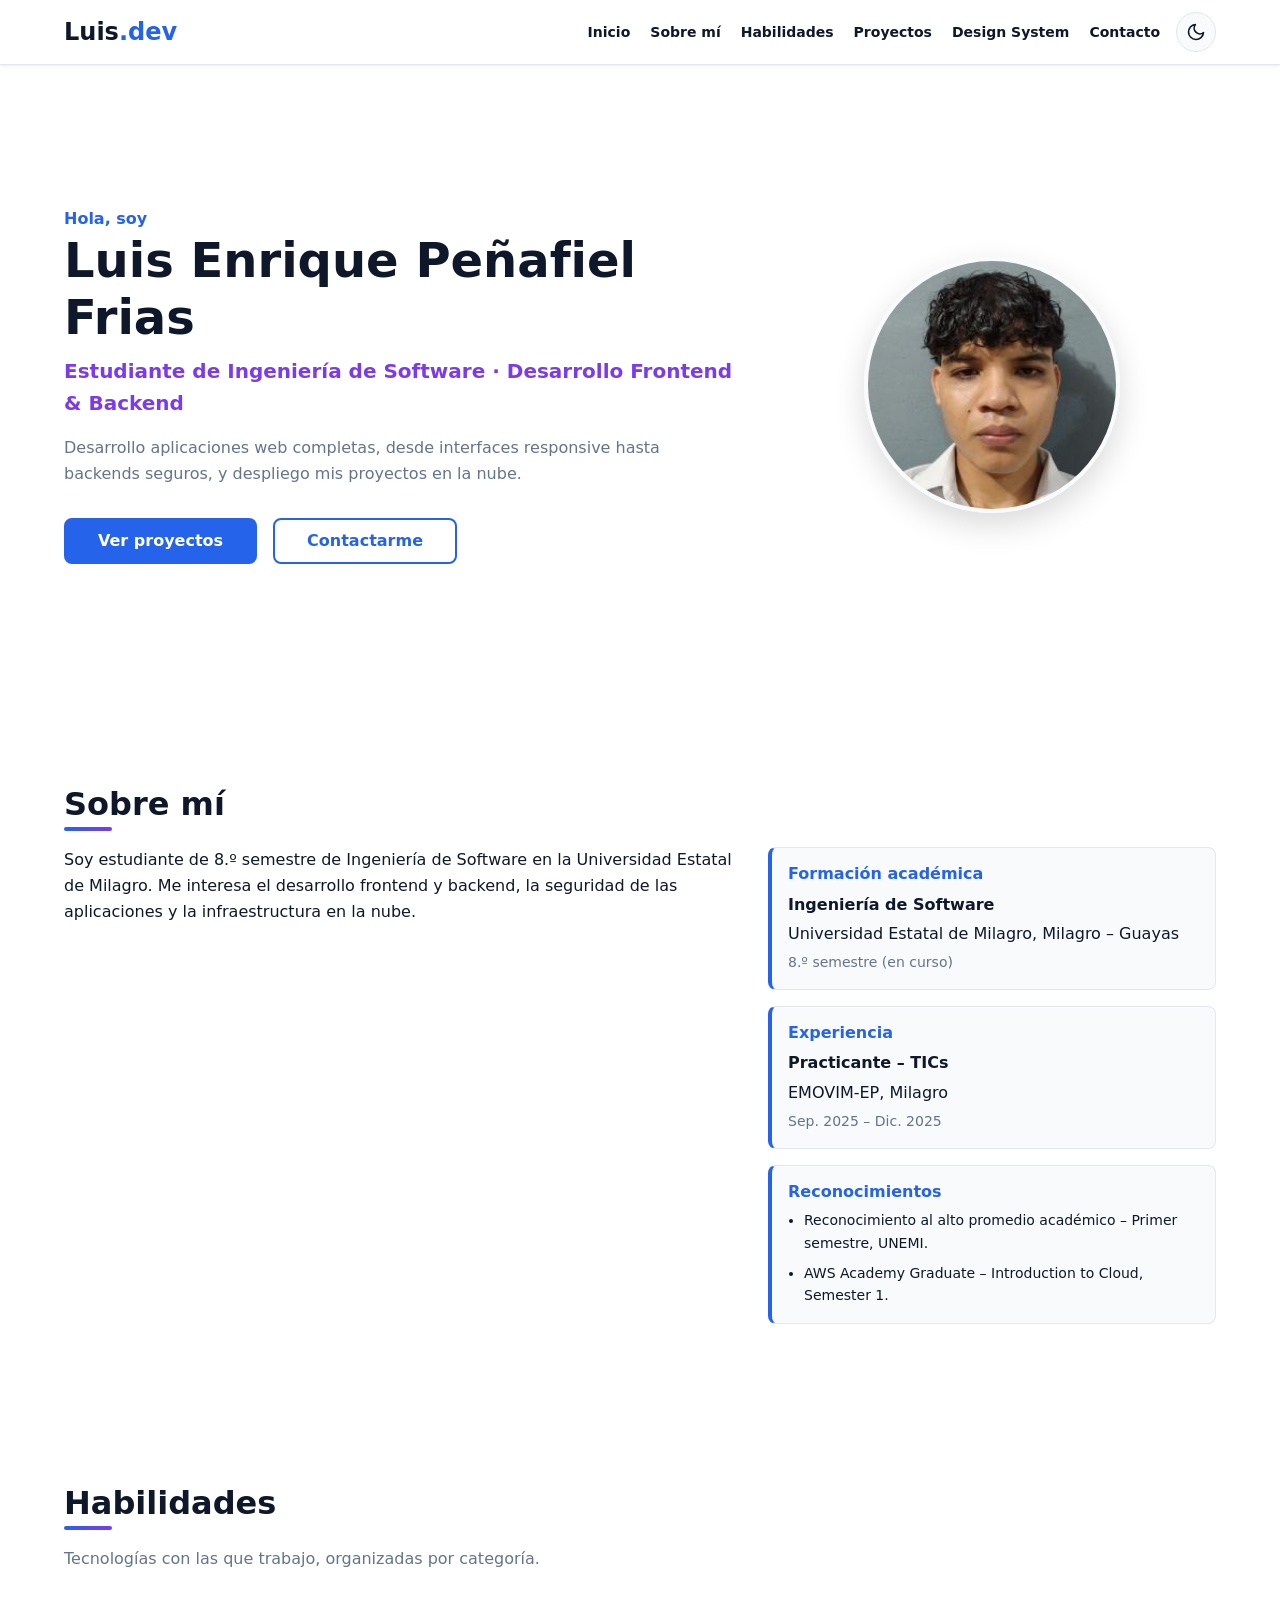
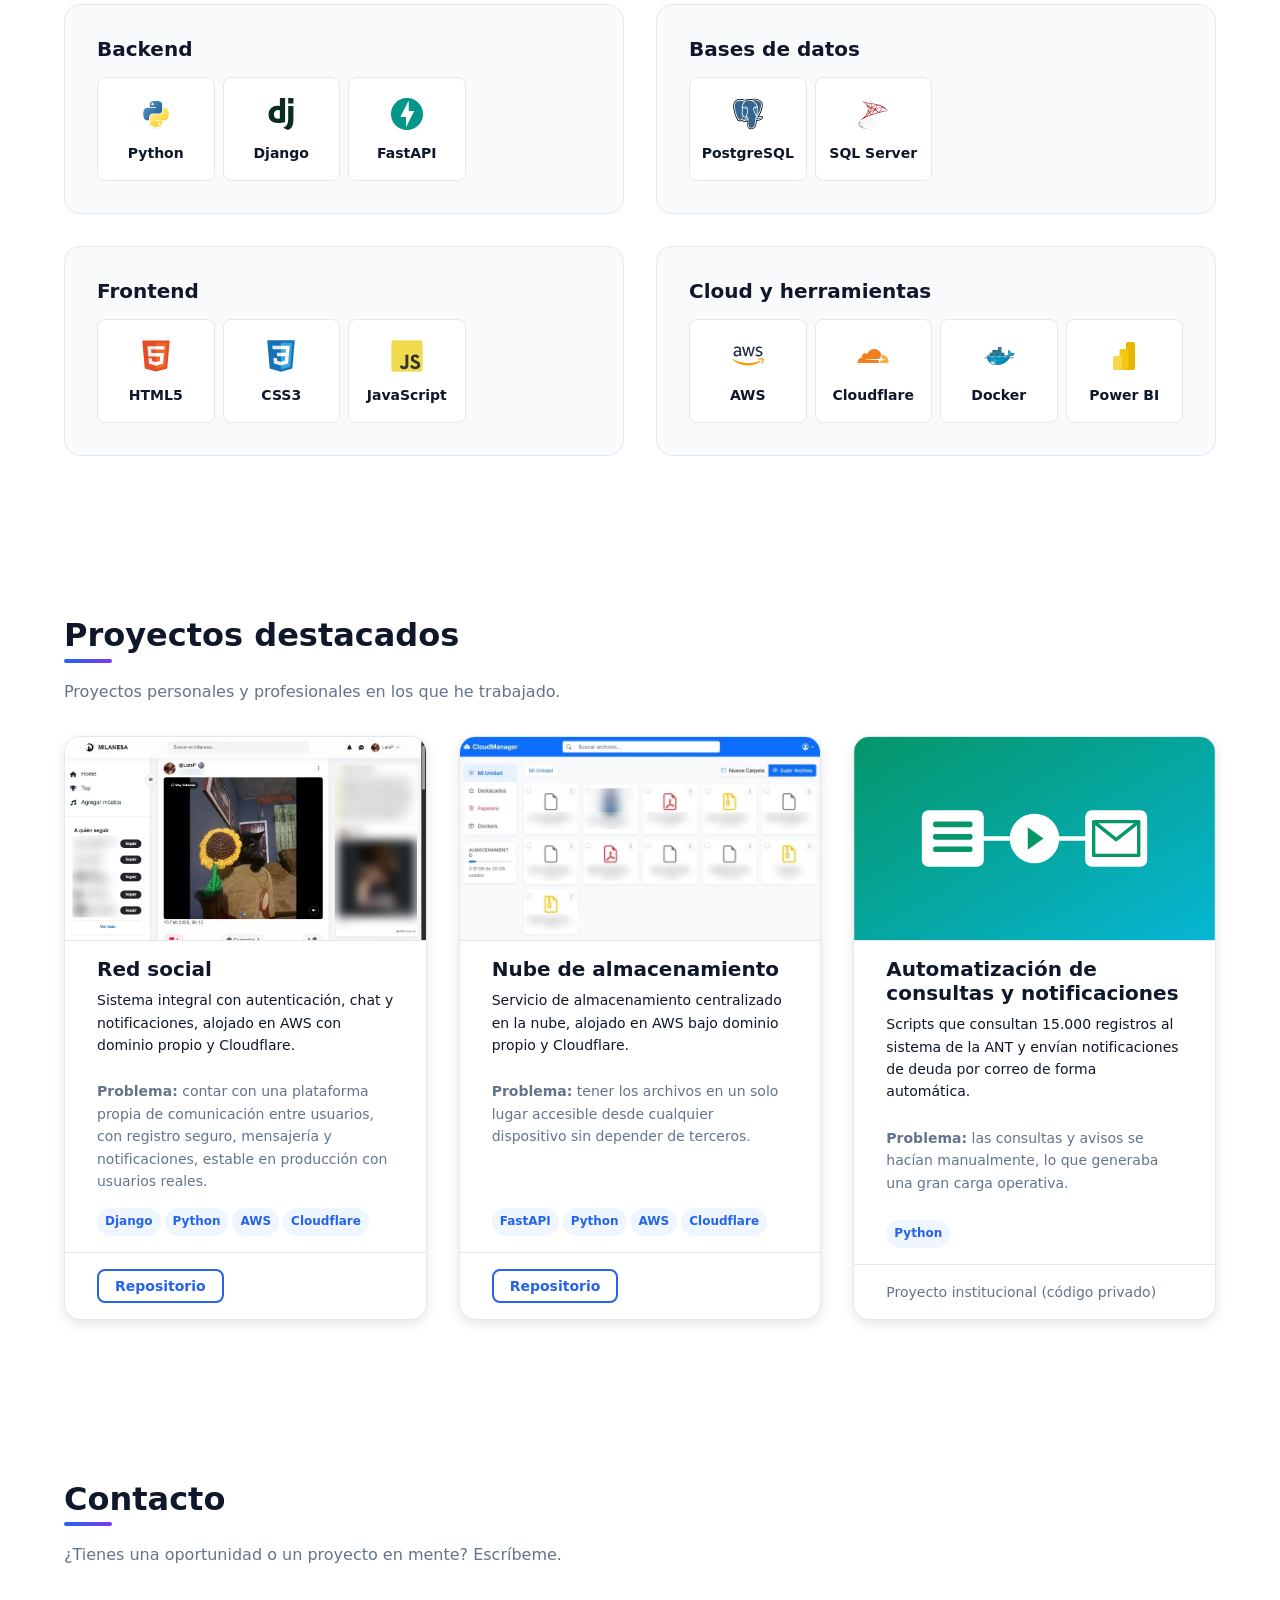
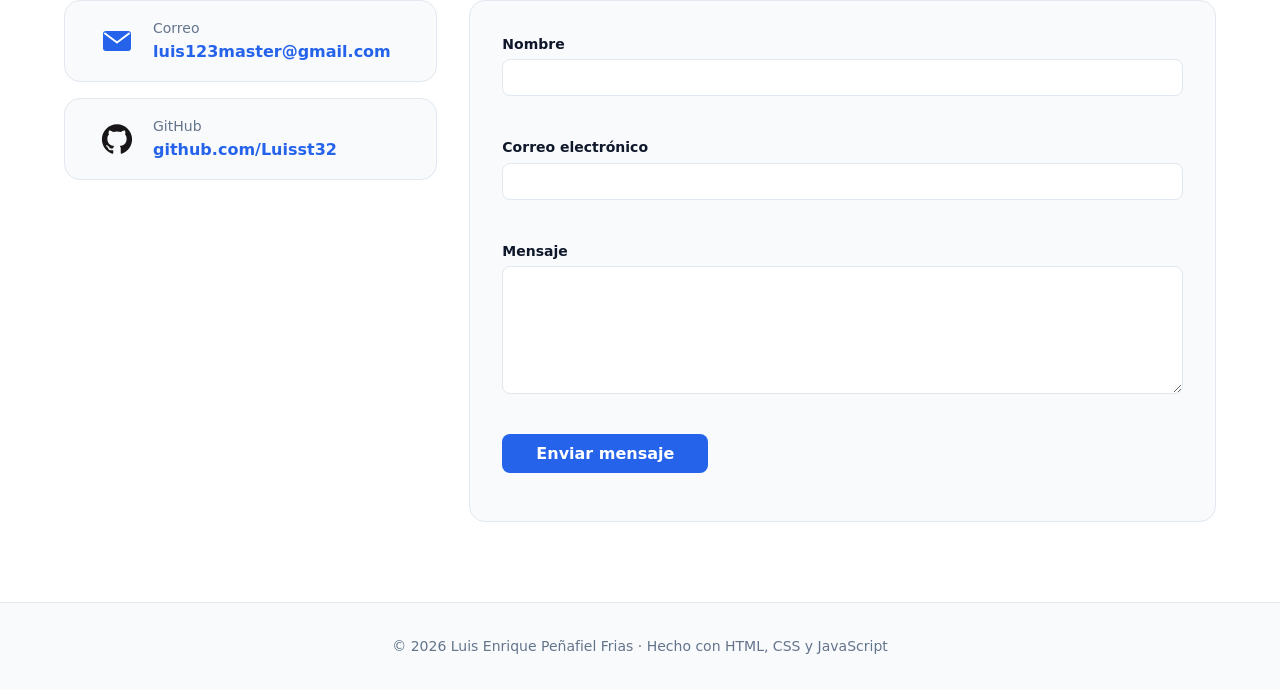
==== commit 45369b09: "Parte 3: interactividad con JavaScript, envío del formulario y capturas - Menú responsive para panta" ====
--- a/index.html
+++ b/index.html
@@ -9,6 +9,8 @@
     <link rel="stylesheet" href="css/base.css">
     <link rel="stylesheet" href="css/layout.css">
     <link rel="stylesheet" href="css/components.css">
+    <script src="js/theme.js"></script>
+    <script src="js/main.js" defer></script>
 </head>
 <body>
     <a class="skip-link" href="#contenido">Saltar al contenido</a>
@@ -16,6 +18,15 @@
     <header class="site-header">
         <nav class="navbar" aria-label="Navegación principal">
             <a class="navbar__brand" href="index.html">Luis<span>.dev</span></a>
+            <button class="theme-toggle" type="button" aria-pressed="false" aria-label="Activar tema oscuro">
+                <svg class="theme-toggle__icon theme-toggle__icon--moon" viewBox="0 0 24 24" aria-hidden="true"><path d="M21 12.8A9 9 0 1 1 11.2 3a7 7 0 0 0 9.8 9.8z"/></svg>
+                <svg class="theme-toggle__icon theme-toggle__icon--sun" viewBox="0 0 24 24" aria-hidden="true"><circle cx="12" cy="12" r="5"/><path d="M12 1v3M12 20v3M4.2 4.2l2.1 2.1M17.7 17.7l2.1 2.1M1 12h3M20 12h3M4.2 19.8l2.1-2.1M17.7 6.3l2.1-2.1"/></svg>
+            </button>
+            <button class="navbar__toggle" type="button" aria-controls="menu-principal" aria-expanded="false" aria-label="Abrir menú">
+                <span class="navbar__toggle-bar"></span>
+                <span class="navbar__toggle-bar"></span>
+                <span class="navbar__toggle-bar"></span>
+            </button>
             <ul class="navbar__menu" id="menu-principal">
                 <li><a class="navbar__link" href="#inicio">Inicio</a></li>
                 <li><a class="navbar__link" href="#sobre-mi">Sobre mí</a></li>
@@ -167,8 +178,9 @@
             <h2 class="section__title" id="proyectos-titulo">Proyectos destacados</h2>
             <p class="section__intro">Proyectos personales y profesionales en los que he trabajado.</p>
 
+
             <div class="projects">
-                <article class="card" data-tech="django python aws cloudflare">
+                <article class="card">
                     <figure class="card__media">
                         <img src="assets/img/captura-red-social.webp" alt="Captura de la red social Milanesa: feed con una publicación, menú lateral y sugerencias de usuarios a seguir" width="1144" height="644" loading="lazy" decoding="async">
                         <figcaption class="visually-hidden">Red social desarrollada con Django</figcaption>
@@ -189,19 +201,20 @@
                     </footer>
                 </article>
 
-                <article class="card" data-tech="fastapi python aws">
+                <article class="card">
                     <figure class="card__media">
                         <img src="assets/img/captura-nube.webp" alt="Captura de CloudManager: vista Mi Unidad con archivos, barra de almacenamiento y botones para subir archivos y crear carpetas" width="800" height="450" loading="lazy" decoding="async">
                         <figcaption class="visually-hidden">Nube de almacenamiento desarrollada con FastAPI</figcaption>
                     </figure>
                     <div class="card__body">
                         <h3 class="card__title">Nube de almacenamiento</h3>
-                        <p class="card__desc">Servicio de almacenamiento centralizado en la nube, alojado en AWS bajo dominio propio.</p>
+                        <p class="card__desc">Servicio de almacenamiento centralizado en la nube, alojado en AWS bajo dominio propio y Cloudflare.</p>
                         <p class="card__problem"><strong>Problema:</strong> tener los archivos en un solo lugar accesible desde cualquier dispositivo sin depender de terceros.</p>
                         <ul class="card__tags" aria-label="Tecnologías">
                             <li class="badge">FastAPI</li>
                             <li class="badge">Python</li>
                             <li class="badge">AWS</li>
+                            <li class="badge">Cloudflare</li>
                         </ul>
                     </div>
                     <footer class="card__footer">
@@ -209,7 +222,7 @@
                     </footer>
                 </article>
 
-                <article class="card" data-tech="python">
+                <article class="card">
                     <figure class="card__media">
                         <img src="assets/img/proyecto-automatizacion.svg" alt="Ilustración de un flujo automatizado de correos y registros" width="640" height="360" loading="lazy" decoding="async">
                         <figcaption class="visually-hidden">Automatización de consultas y notificaciones</figcaption>
@@ -235,28 +248,44 @@
 
             <div class="contact">
                 <address class="contact__info">
-                    <p><strong>Correo:</strong> <a href="mailto:luis123master@gmail.com">luis123master@gmail.com</a></p>
-                    <p><strong>GitHub:</strong> <a href="https://github.com/Luisst32" target="_blank" rel="noopener noreferrer">github.com/Luisst32</a></p>
+                    <a class="contact-card" href="mailto:luis123master@gmail.com">
+                        <img class="contact-card__icon" src="assets/icons/correo.svg" alt="" width="40" height="40">
+                        <span class="contact-card__label">Correo</span>
+                        <span class="contact-card__value">luis123master@gmail.com</span>
+                    </a>
+                    <a class="contact-card" href="https://github.com/Luisst32" target="_blank" rel="noopener noreferrer">
+                        <img class="contact-card__icon" src="assets/icons/github.svg" alt="" width="40" height="40">
+                        <span class="contact-card__label">GitHub</span>
+                        <span class="contact-card__value">github.com/Luisst32</span>
+                    </a>
                 </address>
 
-                <form class="form" id="form-contacto" action="mailto:luis123master@gmail.com" method="post" novalidate>
+                <form class="form" id="form-contacto" action="https://formsubmit.co/luis123master@gmail.com" method="post" novalidate>
+                    <input type="hidden" name="_subject" value="Nuevo mensaje desde el portafolio">
+                    <input type="hidden" name="_template" value="table">
+                    <input class="form__honey" type="text" name="_honey" tabindex="-1" autocomplete="off" aria-hidden="true">
                     <div class="form__field">
                         <label class="form__label" for="nombre">Nombre</label>
-                        <input class="input" type="text" id="nombre" name="nombre" autocomplete="name" required minlength="3">
+                        <input class="input" type="text" id="nombre" name="nombre" autocomplete="name" required minlength="3" aria-describedby="nombre-error">
+                        <p class="form__error" id="nombre-error"></p>
                     </div>
                     <div class="form__field">
                         <label class="form__label" for="email">Correo electrónico</label>
-                        <input class="input" type="email" id="email" name="email" autocomplete="email" required>
+                        <input class="input" type="email" id="email" name="email" autocomplete="email" required aria-describedby="email-error">
+                        <p class="form__error" id="email-error"></p>
                     </div>
                     <div class="form__field">
                         <label class="form__label" for="mensaje">Mensaje</label>
-                        <textarea class="input textarea" id="mensaje" name="mensaje" rows="5" required minlength="10"></textarea>
+                        <textarea class="input textarea" id="mensaje" name="mensaje" rows="5" required minlength="10" aria-describedby="mensaje-error"></textarea>
+                        <p class="form__error" id="mensaje-error"></p>
                     </div>
                     <button class="btn btn--primary" type="submit">Enviar mensaje</button>
+                    <p class="form__status" role="status" aria-live="polite"></p>
                 </form>
             </div>
         </section>
     </main>
+
 
     <footer class="site-footer">
         <p>&copy; 2026 Luis Enrique Peñafiel Frias · Hecho con HTML, CSS y JavaScript</p>
--- a/css/variables.css
+++ b/css/variables.css
@@ -12,6 +12,7 @@
     --color-on-primary: #ffffff;
     --color-success: #16a34a;
     --color-error: #dc2626;
+    --color-icon-bg: transparent;
 
     --font-primary: "Segoe UI", system-ui, -apple-system, Roboto, Arial, sans-serif;
     --font-mono: "Cascadia Code", Consolas, "Courier New", monospace;
@@ -53,3 +54,26 @@
     --transition-fast: 150ms ease;
     --transition-base: 250ms ease;
 }
+
+[data-theme="dark"] {
+    --color-primary: #60a5fa;
+    --color-primary-hover: #93c5fd;
+    --color-primary-soft: #172554;
+    --color-secondary: #a78bfa;
+    --color-accent: #22d3ee;
+    --color-background: #0f172a;
+    --color-surface: #1e293b;
+    --color-border: #334155;
+    --color-text: #f1f5f9;
+    --color-text-muted: #94a3b8;
+    --color-on-primary: #0f172a;
+    --color-success: #4ade80;
+    --color-error: #f87171;
+    --color-icon-bg: #f8fafc;
+
+    --shadow-sm: 0 1px 3px rgb(0 0 0 / 0.4);
+    --shadow-card: 0 4px 12px rgb(0 0 0 / 0.4);
+    --shadow-lg: 0 12px 32px rgb(0 0 0 / 0.5);
+
+    color-scheme: dark;
+}
--- a/css/layout.css
+++ b/css/layout.css
@@ -64,7 +64,7 @@
     width: calc(var(--avatar-size) * 0.75);
     aspect-ratio: 1;
     object-fit: cover;
-    object-position: top;
+    object-position: center 70%;
     border-radius: var(--radius-full);
     border: 4px solid var(--color-surface);
     box-shadow: var(--shadow-lg);
@@ -99,8 +99,7 @@
 .contact__info {
     font-style: normal;
     display: grid;
-    gap: var(--space-sm);
-    overflow-wrap: anywhere;
+    gap: var(--space-md);
 }
 
 .site-footer {
--- a/css/components.css
+++ b/css/components.css
@@ -9,6 +9,7 @@
 }
 
 .navbar__brand {
+    margin-right: auto;
     font-size: var(--font-size-xl);
     font-weight: var(--font-weight-bold);
     color: var(--color-text);
@@ -20,6 +21,7 @@
 }
 
 .navbar__menu {
+    order: 1;
     display: flex;
     flex-wrap: wrap;
     gap: var(--space-xs);
@@ -37,9 +39,107 @@
 }
 
 .navbar__link:hover,
-.navbar__link[aria-current="page"] {
+.navbar__link[aria-current] {
     background-color: var(--color-primary-soft);
     color: var(--color-primary);
+}
+
+.theme-toggle {
+    order: 2;
+    display: inline-flex;
+    align-items: center;
+    justify-content: center;
+    width: var(--icon-size);
+    height: var(--icon-size);
+    border: var(--border-width) solid var(--color-border);
+    border-radius: var(--radius-full);
+    background-color: var(--color-surface);
+    color: var(--color-text);
+    cursor: pointer;
+    transition: background-color var(--transition-fast), color var(--transition-fast);
+}
+
+.theme-toggle:hover {
+    background-color: var(--color-primary-soft);
+    color: var(--color-primary);
+}
+
+.theme-toggle__icon {
+    width: 1.25rem;
+    height: 1.25rem;
+    fill: none;
+    stroke: currentColor;
+    stroke-width: 2;
+    stroke-linecap: round;
+    stroke-linejoin: round;
+}
+
+.theme-toggle__icon--sun,
+[data-theme="dark"] .theme-toggle__icon--moon {
+    display: none;
+}
+
+[data-theme="dark"] .theme-toggle__icon--sun {
+    display: block;
+}
+
+.navbar__toggle {
+    order: 3;
+    display: none;
+    flex-direction: column;
+    justify-content: center;
+    gap: var(--space-xs);
+    width: var(--icon-size);
+    height: var(--icon-size);
+    padding: var(--space-sm);
+    border: var(--border-width) solid var(--color-border);
+    border-radius: var(--radius-sm);
+    background-color: var(--color-surface);
+    cursor: pointer;
+}
+
+.navbar__toggle-bar {
+    display: block;
+    height: 2px;
+    border-radius: var(--radius-full);
+    background-color: var(--color-text);
+    transition: transform var(--transition-base), opacity var(--transition-base);
+}
+
+.navbar__toggle[aria-expanded="true"] .navbar__toggle-bar:nth-child(1) {
+    transform: translateY(6px) rotate(45deg);
+}
+
+.navbar__toggle[aria-expanded="true"] .navbar__toggle-bar:nth-child(2) {
+    opacity: 0;
+}
+
+.navbar__toggle[aria-expanded="true"] .navbar__toggle-bar:nth-child(3) {
+    transform: translateY(-6px) rotate(-45deg);
+}
+
+@media (max-width: 51.99rem) {
+    .js .site-header .navbar__toggle {
+        display: flex;
+    }
+
+    .js .site-header .navbar__menu {
+        order: 4;
+        flex-basis: 100%;
+        flex-direction: column;
+        display: none;
+        padding-block: var(--space-sm);
+        border-top: var(--border-width) solid var(--color-border);
+    }
+
+    .js .site-header .navbar__menu.is-open {
+        display: flex;
+    }
+
+    .js .site-header .navbar__link {
+        padding: var(--space-sm) var(--space-md);
+        font-size: var(--font-size-base);
+    }
 }
 
 .btn {
@@ -184,6 +284,9 @@
 .skill__icon {
     width: var(--icon-size);
     height: var(--icon-size);
+    padding: var(--space-xs);
+    border-radius: var(--radius-sm);
+    background-color: var(--color-icon-bg);
     object-fit: contain;
 }
 
@@ -265,6 +368,10 @@
     gap: var(--space-xs);
 }
 
+.form__honey {
+    display: none;
+}
+
 .form__label {
     font-size: var(--font-size-sm);
     font-weight: var(--font-weight-semibold);
@@ -288,6 +395,35 @@
     box-shadow: 0 0 0 3px var(--color-primary-soft);
 }
 
+.input.is-invalid {
+    border-color: var(--color-error);
+}
+
+.form__error {
+    min-height: 1.25rem;
+    color: var(--color-error);
+    font-size: var(--font-size-xs);
+}
+
+.form__status {
+    font-size: var(--font-size-sm);
+    font-weight: var(--font-weight-semibold);
+}
+
+.form__status--success {
+    color: var(--color-success);
+}
+
+.form__status--error {
+    color: var(--color-error);
+}
+
+.btn:disabled {
+    opacity: 0.6;
+    cursor: wait;
+    transform: none;
+}
+
 .textarea {
     min-height: 8rem;
     resize: vertical;
@@ -297,6 +433,59 @@
     justify-self: start;
 }
 
+.contact-card {
+    display: grid;
+    grid-template-columns: auto 1fr;
+    align-items: center;
+    column-gap: var(--space-md);
+    padding: var(--space-md) var(--space-lg);
+    border: var(--border-width) solid var(--color-border);
+    border-radius: var(--radius-md);
+    background-color: var(--color-surface);
+    color: var(--color-text);
+    text-decoration: none;
+    transition: transform var(--transition-base), box-shadow var(--transition-base), border-color var(--transition-base);
+}
+
+.contact-card:hover {
+    transform: translateY(-4px);
+    border-color: var(--color-primary);
+    box-shadow: var(--shadow-card);
+    color: var(--color-text);
+}
+
+.contact-card__icon {
+    grid-row: span 2;
+    width: var(--icon-size);
+    height: var(--icon-size);
+    padding: var(--space-xs);
+    border-radius: var(--radius-sm);
+    background-color: var(--color-icon-bg);
+}
+
+.contact-card__label {
+    color: var(--color-text-muted);
+    font-size: var(--font-size-sm);
+}
+
+.contact-card__value {
+    color: var(--color-primary);
+    font-weight: var(--font-weight-semibold);
+    overflow-wrap: anywhere;
+}
+
+@media (prefers-reduced-motion: reduce) {
+    html {
+        scroll-behavior: auto;
+    }
+
+    *,
+    *::before,
+    *::after {
+        transition: none !important;
+    }
+}
+
 @media (max-width: 39.99rem) {
     .form .btn {
         justify-self: stretch;
